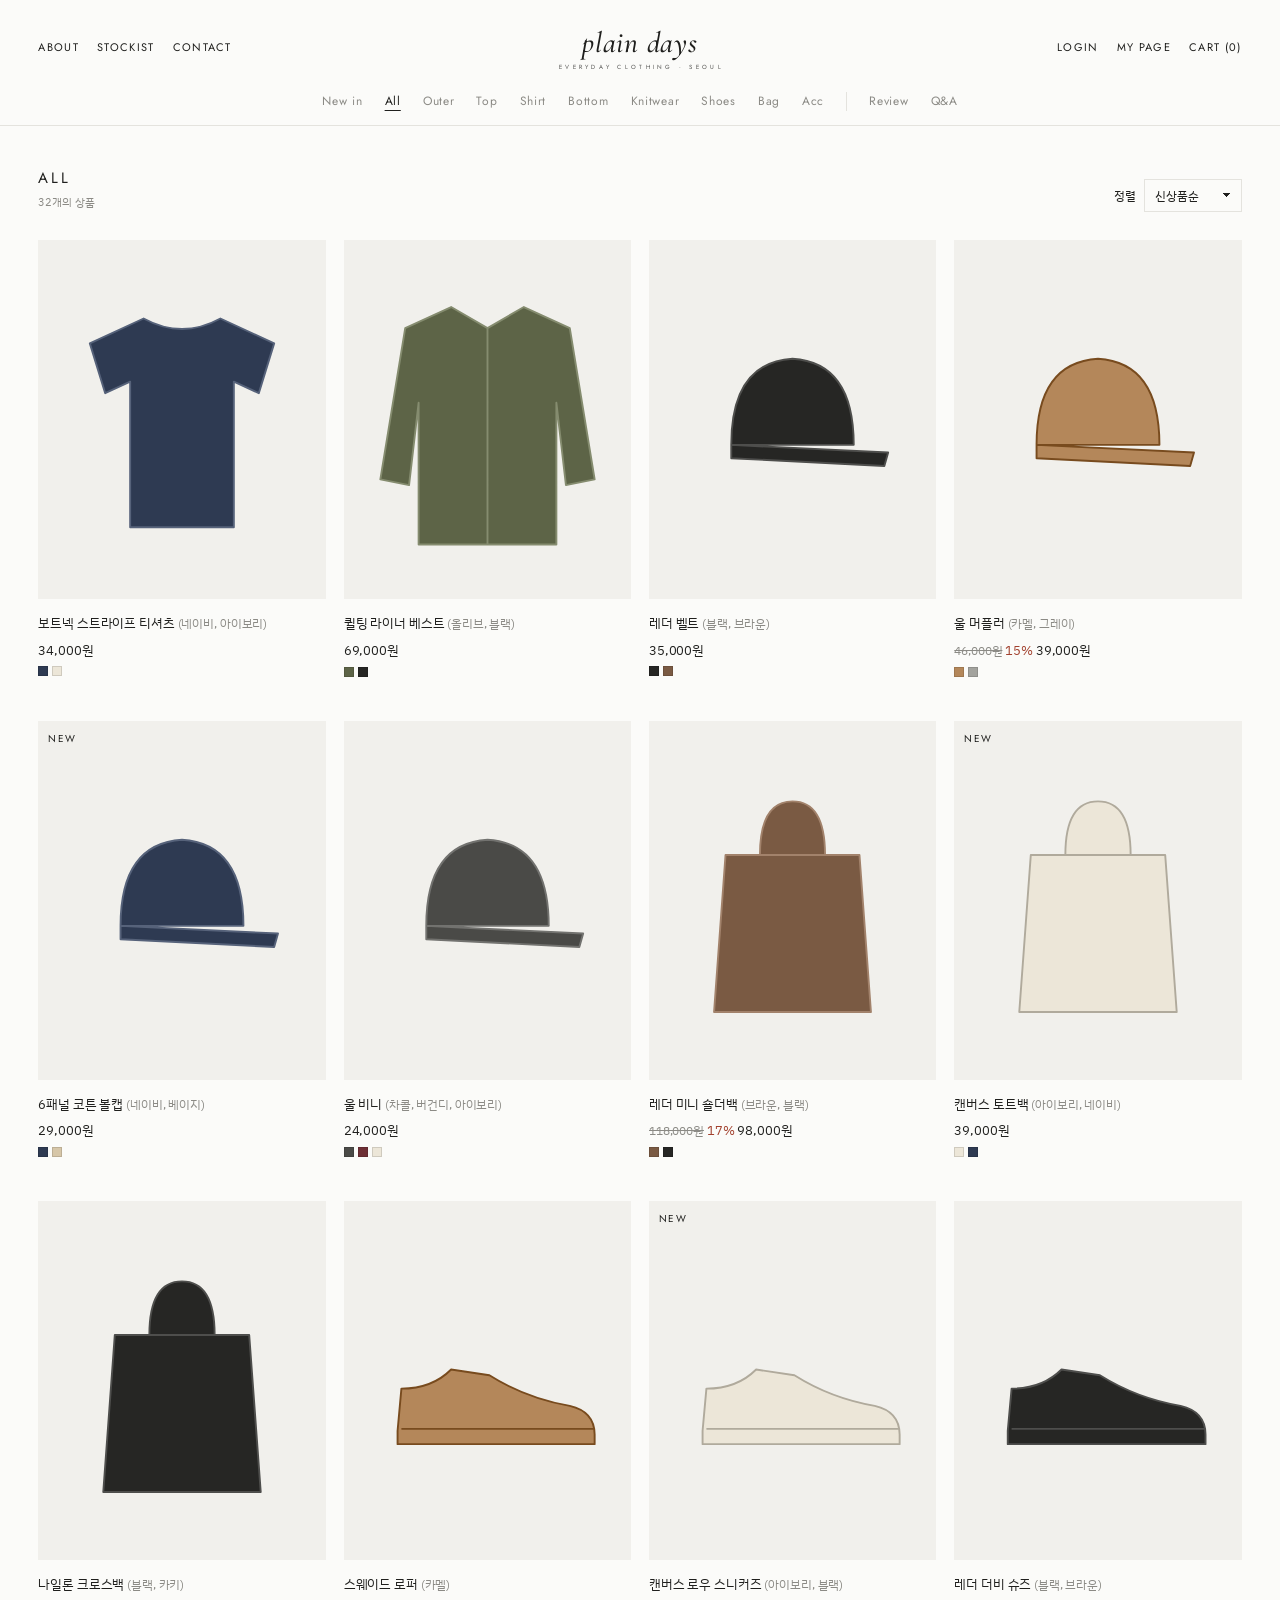
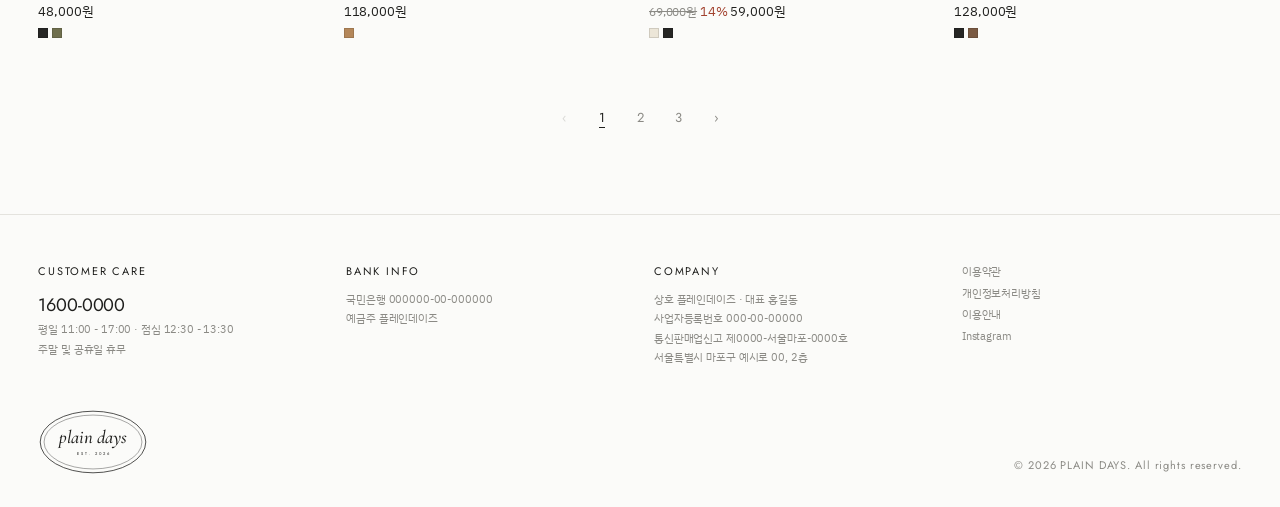
==== index.html @ 63582ce0 "PLAIN DAYS 쇼핑몰 첫 버전 Co-Authored-By: Claude Opus 5.5 (1M context) <noreply@anthropic.com> Claude-Sess" ====
<!doctype html>
<html lang="ko">
<head>
  <meta charset="utf-8">
  <meta name="viewport" content="width=device-width, initial-scale=1, viewport-fit=cover">
  <title>PLAIN DAYS</title>
  <link rel="icon" type="image/svg+xml" href="images/favicon.svg">
  <link rel="preconnect" href="https://fonts.googleapis.com">
  <link rel="preconnect" href="https://fonts.gstatic.com" crossorigin>
  <link rel="stylesheet" href="https://fonts.googleapis.com/css2?family=Cormorant+Garamond:ital,wght@1,500;1,600&family=IBM+Plex+Sans+KR:wght@400;500&family=Jost:wght@400;500&display=swap">
  <link rel="stylesheet" href="css/style.css">
</head>
<body>
  <main>
    <div class="list-head">
      <div>
        <h1 id="list-title">All</h1>
        <p class="muted" id="list-count"></p>
      </div>
      <label class="sort" for="sort">
        정렬
        <select id="sort">
          <option value="new">신상품순</option>
          <option value="low">낮은 가격순</option>
          <option value="high">높은 가격순</option>
          <option value="name">상품명순</option>
        </select>
      </label>
    </div>
    <ul class="grid" id="grid"></ul>
    <nav class="pagination" id="pagination" aria-label="페이지"></nav>
  </main>

  <script src="js/products.js"></script>
  <script src="js/app.js"></script>
  <script>initListPage();</script>
</body>
</html>
---- css/style.css ----
/* 레이아웃: 가운데 로고의 얇은 헤더, 4열 상품 그리드(모바일 2열), 여백 많은 미니멀 쇼핑몰 */
:root {
  --bg: #fbfbf9;
  --ink: #1f1f1d;
  --muted: #8b8a85;
  --line: #e4e3de;
  --panel: #f1f0ec;
  --sale: #a2412e;
  --font-logo: "Cormorant Garamond", Georgia, "Times New Roman", serif;
  --font-display: "Jost", "Helvetica Neue", Arial, sans-serif;
  --font-body: "IBM Plex Sans KR", "Apple SD Gothic Neo", "Malgun Gothic", sans-serif;
  --gutter: clamp(16px, 3vw, 40px);
  color-scheme: light;
}

* { box-sizing: border-box; }
html { -webkit-text-size-adjust: 100%; }
body {
  margin: 0;
  background: var(--bg);
  color: var(--ink);
  font-family: var(--font-body);
  font-size: 13px;
  line-height: 1.6;
  letter-spacing: -0.01em;
}
img { max-width: 100%; display: block; }
a { color: inherit; text-decoration: none; }
a:hover { text-decoration: underline; text-underline-offset: 3px; }
button { font: inherit; color: inherit; background: none; border: 0; cursor: pointer; padding: 0; }
:focus-visible { outline: 1px solid var(--ink); outline-offset: 3px; }
.muted { color: var(--muted); }
.small { font-size: 11px; }
.link-btn { text-decoration: underline; text-underline-offset: 3px; color: var(--muted); }

/* ---------- 헤더 ---------- */
.site-header {
  position: sticky;
  top: env(safe-area-inset-top, 0px);
  z-index: 10;
  background: var(--bg);
  border-bottom: 1px solid var(--line);
}
.util-bar {
  display: grid;
  grid-template-columns: 1fr auto 1fr;
  align-items: center;
  gap: 16px;
  padding: 18px var(--gutter) 10px;
  font-family: var(--font-display);
  font-size: 11px;
  letter-spacing: 0.12em;
}
.util-left, .util-right { display: flex; gap: 18px; flex-wrap: wrap; }
.util-right { justify-content: flex-end; }
.logo { display: block; color: var(--ink); }
.logo svg { display: block; height: 60px; width: auto; max-width: 100%; }
.logo-name { font-family: var(--font-logo); font-style: italic; font-weight: 500; font-size: 54px; fill: currentColor; }
.logo-tag { font-family: var(--font-display); font-size: 11px; letter-spacing: 6px; fill: currentColor; opacity: .75; }
.logo:hover { text-decoration: none; }
.cart-btn { letter-spacing: inherit; }

.cat-nav {
  display: flex;
  justify-content: center;
  gap: 4px 22px;
  flex-wrap: wrap;
  padding: 4px var(--gutter) 14px;
  font-family: var(--font-display);
  font-size: 12px;
  letter-spacing: 0.06em;
}
.cat-nav a { color: var(--muted); }
.cat-nav a[aria-current="page"] { color: var(--ink); text-decoration: underline; text-underline-offset: 5px; }
.cat-sep { width: 1px; background: var(--line); }

/* ---------- 목록 ---------- */
main { padding: 40px var(--gutter) 80px; }
.list-head {
  display: flex;
  justify-content: space-between;
  align-items: end;
  gap: 16px;
  flex-wrap: wrap;
  margin-bottom: 28px;
}
.list-head h1 {
  margin: 0;
  font-family: var(--font-display);
  font-weight: 400;
  font-size: 15px;
  letter-spacing: 0.2em;
  text-transform: uppercase;
}
.list-head .muted { margin: 4px 0 0; font-size: 11px; }
.sort { display: flex; align-items: center; gap: 8px; font-size: 12px; }
.sort select {
  font: inherit;
  color: var(--ink);
  background: var(--bg);
  border: 1px solid var(--line);
  padding: 6px 28px 6px 10px;
  border-radius: 0;
  appearance: none;
  background-image: linear-gradient(45deg, transparent 50%, var(--ink) 50%), linear-gradient(135deg, var(--ink) 50%, transparent 50%);
  background-position: calc(100% - 14px) 50%, calc(100% - 10px) 50%;
  background-size: 4px 4px;
  background-repeat: no-repeat;
}

.grid {
  list-style: none;
  margin: 0;
  padding: 0;
  display: grid;
  grid-template-columns: repeat(4, minmax(0, 1fr));
  gap: 44px 18px;
}
.card-link { display: grid; gap: 6px; }
.card-link:hover { text-decoration: none; }
.card-img { position: relative; aspect-ratio: 4 / 5; background: var(--panel); overflow: hidden; max-width: 100%; }
.card-img img { width: 100%; height: 100%; object-fit: cover; }
.card-img .hover-img { position: absolute; inset: 0; opacity: 0; transition: opacity .35s ease; }
.card-link:hover .hover-img { opacity: 1; }
.badge {
  position: absolute;
  top: 10px;
  left: 10px;
  font-family: var(--font-display);
  font-size: 10px;
  letter-spacing: 0.14em;
}
.badge.static { position: static; display: inline-block; margin-bottom: 8px; }
.card-name { margin: 8px 0 0; }
.card-name .muted { font-size: 12px; }
.card-link:hover .card-name { text-decoration: underline; text-underline-offset: 3px; }
.card-price { margin: 0; font-variant-numeric: tabular-nums; }
.card-price s { font-size: 12px; }
.off { color: var(--sale); }
.chips { display: flex; gap: 4px; }
.chips i, .swatches i {
  display: block;
  width: 10px;
  height: 10px;
  border: 1px solid rgba(0, 0, 0, .12);
}

.pagination {
  display: flex;
  justify-content: center;
  gap: 6px;
  margin-top: 64px;
  font-family: var(--font-display);
}
.pagination button { min-width: 32px; height: 32px; color: var(--muted); }
.pagination button[aria-current="page"] { color: var(--ink); text-decoration: underline; text-underline-offset: 5px; }
.pagination button:disabled { opacity: .3; cursor: default; }

/* ---------- 상세 ---------- */
.crumbs { font-family: var(--font-display); font-size: 11px; letter-spacing: 0.08em; color: var(--muted); margin-bottom: 20px; }
.detail-grid {
  display: grid;
  grid-template-columns: minmax(0, 1.3fr) minmax(0, 1fr);
  gap: clamp(24px, 5vw, 80px);
  align-items: start;
}
.gallery { display: grid; gap: 10px; }
.gallery-main { aspect-ratio: 4 / 5; background: var(--panel); max-width: 100%; }
.gallery-main img { width: 100%; height: 100%; object-fit: cover; }
.thumbs { display: flex; gap: 8px; }
.thumbs button { width: 72px; aspect-ratio: 4 / 5; opacity: .5; }
.thumbs button[aria-current="true"] { opacity: 1; outline: 1px solid var(--ink); }
.thumbs img { width: 100%; height: 100%; object-fit: cover; }

.info { position: sticky; top: 140px; min-width: 0; }
.info h1 { margin: 0; font-size: 18px; font-weight: 500; text-wrap: balance; }
.detail-price { margin: 8px 0 20px; font-size: 15px; font-variant-numeric: tabular-nums; }
.detail-price s { font-size: 13px; }
.meta { margin: 0 0 24px; padding: 14px 0; border-block: 1px solid var(--line); display: grid; gap: 4px; font-size: 12px; }
.meta div { display: grid; grid-template-columns: 72px 1fr; }
.meta dt { color: var(--muted); }
.meta dd { margin: 0; }

.opt { border: 0; margin: 0 0 20px; padding: 0; }
.opt legend { padding: 0; margin-bottom: 8px; font-family: var(--font-display); font-size: 11px; letter-spacing: 0.14em; }
.opt legend .muted { font-family: var(--font-body); letter-spacing: 0; margin-left: 6px; }
.swatches, .sizes { display: flex; gap: 8px; flex-wrap: wrap; }
.swatches button { padding: 3px; border: 1px solid transparent; }
.swatches button[aria-pressed="true"] { border-color: var(--ink); }
.swatches i { width: 22px; height: 22px; }
.sizes button {
  min-width: 52px;
  height: 36px;
  padding: 0 10px;
  border: 1px solid var(--line);
  font-family: var(--font-display);
  font-size: 12px;
}
.sizes button:hover { border-color: var(--muted); }
.sizes button[aria-pressed="true"] { border-color: var(--ink); background: var(--ink); color: var(--bg); }

.qty-row { display: flex; justify-content: space-between; align-items: center; gap: 12px; padding: 16px 0; border-top: 1px solid var(--line); }
.qty { display: flex; border: 1px solid var(--line); }
.qty button { width: 34px; height: 34px; }
.qty input {
  width: 44px;
  border: 0;
  text-align: center;
  font: inherit;
  color: var(--ink);
  background: transparent;
  -moz-appearance: textfield;
}
.qty input::-webkit-inner-spin-button { -webkit-appearance: none; }
.total { margin: 0; font-variant-numeric: tabular-nums; }
.total strong { font-size: 16px; font-weight: 500; margin-left: 6px; }

.buy-row { display: grid; grid-template-columns: 1fr 1fr; gap: 8px; margin-bottom: 28px; }
.btn {
  height: 48px;
  border: 1px solid var(--ink);
  font-family: var(--font-display);
  font-size: 12px;
  letter-spacing: 0.16em;
  transition: background .2s, color .2s;
}
.btn:hover { background: var(--ink); color: var(--bg); }
.btn-dark { background: var(--ink); color: var(--bg); }
.btn-dark:hover { background: transparent; color: var(--ink); }

.acc details { border-top: 1px solid var(--line); }
.acc details:last-child { border-bottom: 1px solid var(--line); }
.acc summary {
  list-style: none;
  cursor: pointer;
  padding: 14px 0;
  display: flex;
  justify-content: space-between;
  font-size: 13px;
}
.acc summary::-webkit-details-marker { display: none; }
.acc summary::after { content: "+"; font-family: var(--font-display); }
.acc details[open] summary::after { content: "−"; }
.acc details p { margin: 0 0 10px; color: #4a4a46; max-width: 60ch; }
.acc details > :last-child { margin-bottom: 16px; }

.table-wrap { overflow-x: auto; margin-bottom: 8px; }
table { border-collapse: collapse; width: 100%; font-size: 12px; font-variant-numeric: tabular-nums; }
th, td { border-bottom: 1px solid var(--line); padding: 8px 6px; text-align: center; font-weight: 400; white-space: nowrap; }
thead th { color: var(--muted); }

.related { margin-top: 100px; }
.related h2 { font-family: var(--font-display); font-weight: 400; font-size: 13px; letter-spacing: 0.2em; margin: 0 0 24px; }

/* ---------- 장바구니 서랍 ---------- */
.cart-drawer { position: fixed; inset: 0; z-index: 30; background: rgba(20, 20, 18, .28); }
.drawer-panel {
  position: absolute;
  top: 0;
  right: 0;
  bottom: 0;
  width: min(400px, 100%);
  background: var(--bg);
  padding: calc(24px + env(safe-area-inset-top, 0px)) 24px calc(24px + env(safe-area-inset-bottom, 0px));
  display: flex;
  flex-direction: column;
  gap: 16px;
  overflow-y: auto;
}
.drawer-head { display: flex; justify-content: space-between; font-family: var(--font-display); letter-spacing: 0.14em; }
.drawer-head p { margin: 0; }
.drawer-empty { color: var(--muted); margin: 40px 0; text-align: center; }
.drawer-list { list-style: none; margin: 0; padding: 0; display: grid; gap: 16px; }
.drawer-list li { display: grid; grid-template-columns: 64px minmax(0, 1fr) auto; gap: 12px; align-items: start; }
.drawer-list p { margin: 2px 0 0; font-size: 12px; }
.drawer-sum { margin: 8px 0 0; padding-top: 16px; border-top: 1px solid var(--line); display: grid; gap: 6px; }
.drawer-sum div { display: flex; justify-content: space-between; }
.drawer-sum dd { margin: 0; font-variant-numeric: tabular-nums; }
.sum-total { font-weight: 500; font-size: 14px; }
body.drawer-open { overflow: hidden; }

.toast {
  position: fixed;
  left: 50%;
  bottom: calc(28px + env(safe-area-inset-bottom, 0px));
  transform: translate(-50%, 12px);
  background: var(--ink);
  color: var(--bg);
  padding: 10px 18px;
  font-size: 12px;
  opacity: 0;
  pointer-events: none;
  transition: opacity .2s, transform .2s;
  z-index: 40;
}
.toast.show { opacity: 1; transform: translate(-50%, 0); }

/* ---------- 푸터 ---------- */
.site-footer { border-top: 1px solid var(--line); padding: 48px var(--gutter) 32px; font-size: 11px; color: var(--muted); }
.footer-grid { display: grid; grid-template-columns: repeat(4, minmax(0, 1fr)); gap: 28px; }
.footer-grid p { margin: 0 0 2px; }
.f-title { font-family: var(--font-display); letter-spacing: 0.16em; color: var(--ink); margin-bottom: 10px !important; }
.f-big { font-family: var(--font-display); font-size: 18px; color: var(--ink); }
.f-links { display: flex; flex-direction: column; gap: 4px; }
.footer-bottom { display: flex; align-items: end; justify-content: space-between; gap: 16px; flex-wrap: wrap; margin-top: 40px; }
.stamp { width: 110px; height: auto; color: var(--ink); }
.copy { margin: 0; font-family: var(--font-display); letter-spacing: 0.08em; }

/* ---------- 반응형 ---------- */
@media (max-width: 960px) {
  .grid { grid-template-columns: repeat(3, minmax(0, 1fr)); }
  .footer-grid { grid-template-columns: repeat(2, minmax(0, 1fr)); }
}
@media (max-width: 720px) {
  .util-bar { grid-template-columns: 1fr auto; padding-top: 14px; }
  .util-left { display: none; }
  .logo svg { height: 40px; }
  .util-right { gap: 12px; }
  .util-right a { display: none; }
  .cat-nav { justify-content: flex-start; flex-wrap: nowrap; overflow-x: auto; gap: 18px; scrollbar-width: none; }
  .cat-nav a { white-space: nowrap; }
  .grid { grid-template-columns: repeat(2, minmax(0, 1fr)); gap: 32px 10px; }
  .detail-grid { grid-template-columns: minmax(0, 1fr); }
  .info { position: static; }
  main { padding-top: 24px; }
}
@media (prefers-reduced-motion: reduce) {
  * { transition: none !important; scroll-behavior: auto !important; }
}
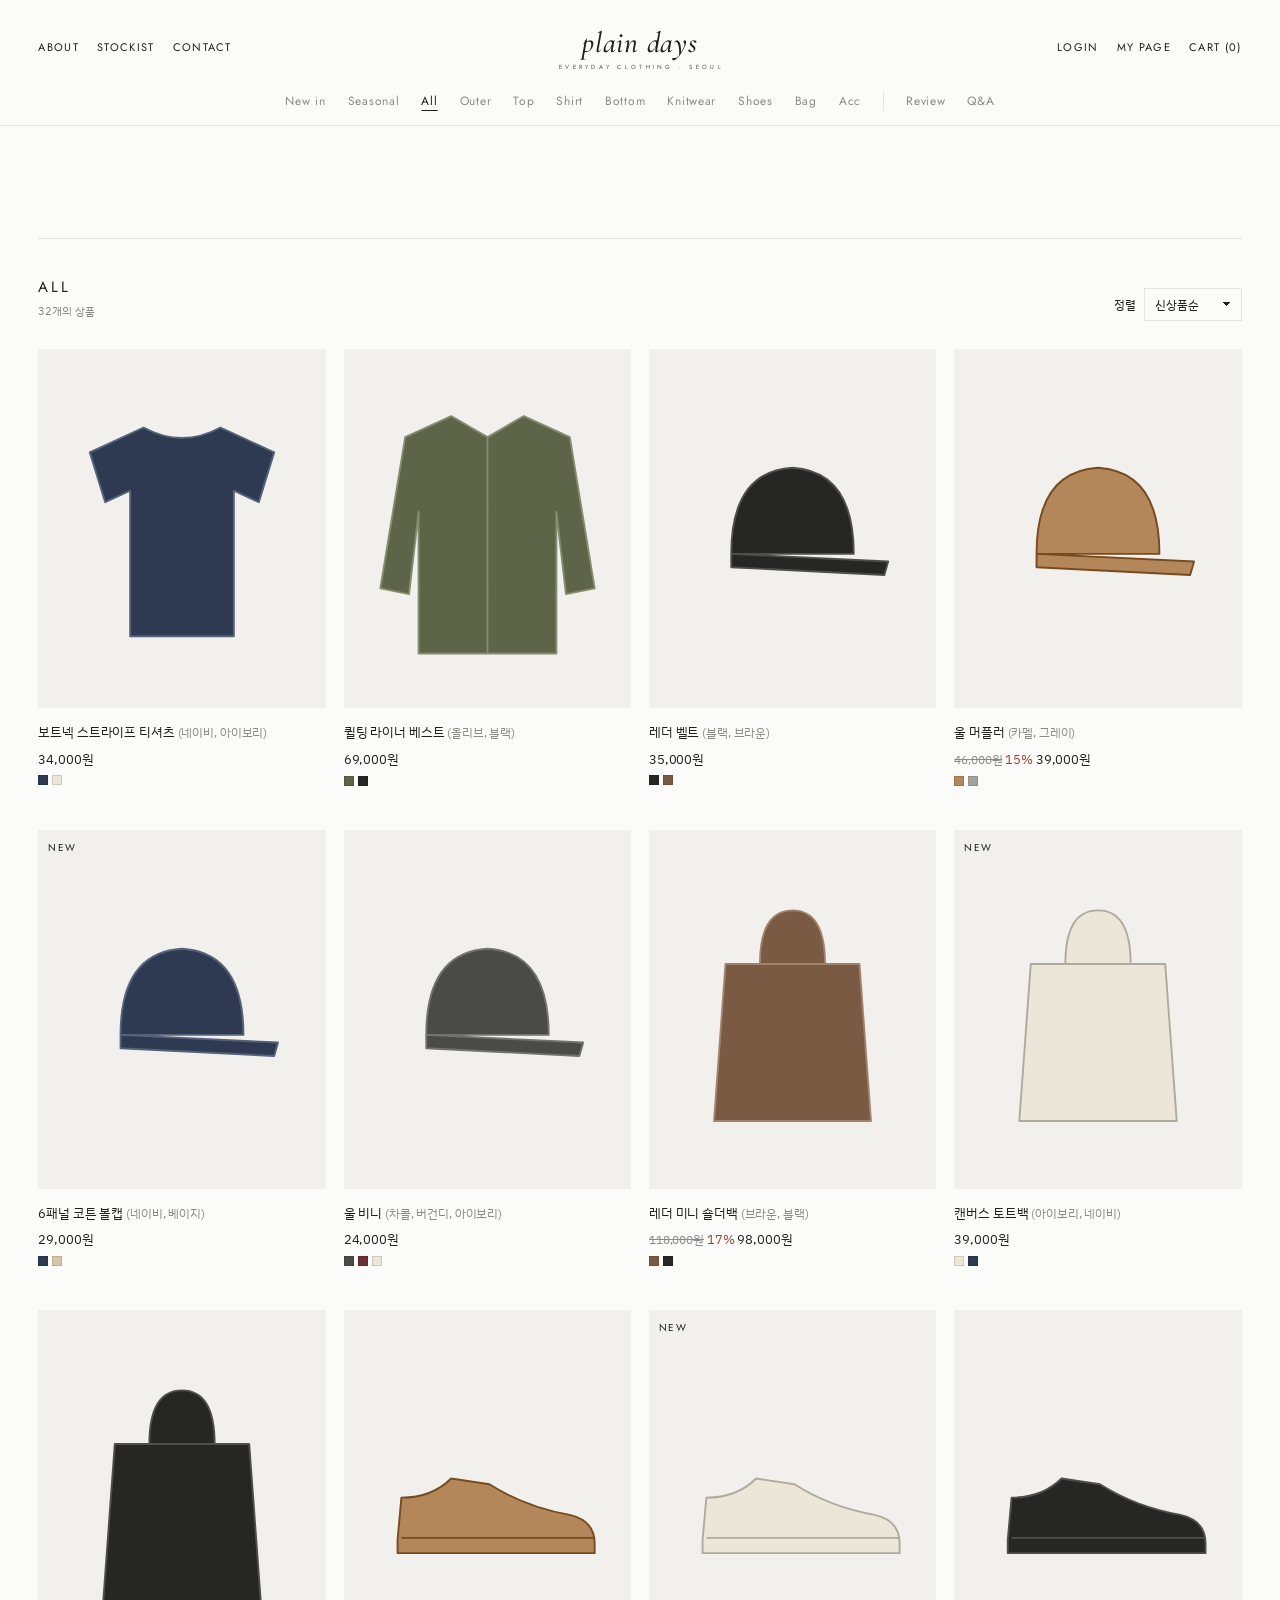
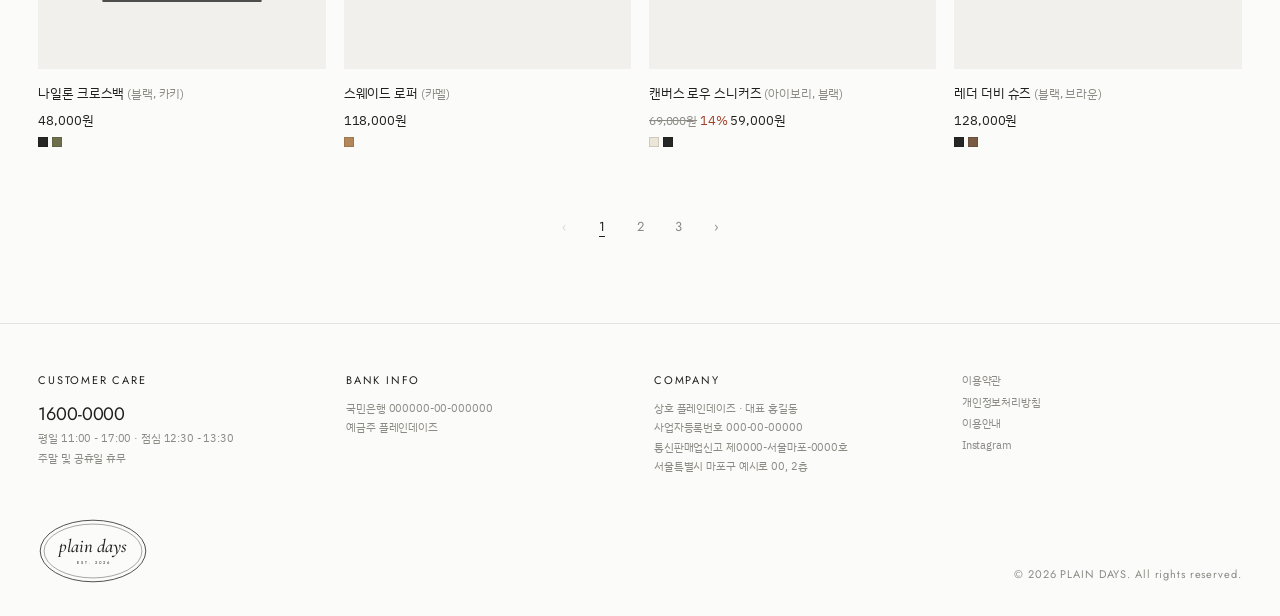
==== commit 899ad0c1: "Seasonal 섹션 추가 (26 FW / 26 SS) 상품마다 시즌을 지정하고, Seasonal 메뉴에서 시즌별 상품을 모아 볼 수 있게 했습니다.  Co-Authored-By:" ====
--- a/index.html
+++ b/index.html
@@ -12,6 +12,7 @@
 </head>
 <body>
   <main>
+    <section class="season-intro" id="season-intro" hidden></section>
     <div class="list-head">
       <div>
         <h1 id="list-title">All</h1>
--- a/css/style.css
+++ b/css/style.css
@@ -156,6 +156,38 @@
 .pagination button[aria-current="page"] { color: var(--ink); text-decoration: underline; text-underline-offset: 5px; }
 .pagination button:disabled { opacity: .3; cursor: default; }
 
+/* ---------- 시즌 ---------- */
+.season-intro {
+  display: grid;
+  justify-items: center;
+  text-align: center;
+  gap: 10px;
+  padding-block: 28px 44px;
+  margin-bottom: 36px;
+  border-bottom: 1px solid var(--line);
+}
+.season-eyebrow { margin: 0; font-family: var(--font-display); font-size: 11px; letter-spacing: 0.24em; color: var(--muted); }
+.season-title { margin: 0; font-family: var(--font-logo); font-style: italic; font-weight: 500; font-size: clamp(34px, 6vw, 60px); line-height: 1.1; text-wrap: balance; }
+.season-desc { margin: 0; max-width: 46ch; color: #4a4a46; }
+.season-desc span { color: var(--ink); margin-right: 6px; }
+.season-tabs { display: flex; gap: 8px; flex-wrap: wrap; justify-content: center; margin-top: 14px; }
+.season-tabs a {
+  border: 1px solid var(--line);
+  padding: 8px 16px;
+  font-family: var(--font-display);
+  font-size: 12px;
+  letter-spacing: 0.1em;
+}
+.season-tabs a span { font-family: var(--font-body); letter-spacing: 0; color: var(--muted); margin-left: 4px; }
+.season-tabs a:hover { text-decoration: none; border-color: var(--muted); }
+.season-tabs a[aria-current="page"] { background: var(--ink); color: var(--bg); border-color: var(--ink); }
+.season-tabs a[aria-current="page"] span { color: var(--bg); opacity: .7; }
+
+.tags { display: flex; gap: 8px; align-items: center; margin-bottom: 8px; }
+.tags .badge.static { margin-bottom: 0; }
+.season-tag { border: 1px solid var(--line); padding: 1px 7px; }
+.season-tag:hover { text-decoration: none; border-color: var(--ink); }
+
 /* ---------- 상세 ---------- */
 .crumbs { font-family: var(--font-display); font-size: 11px; letter-spacing: 0.08em; color: var(--muted); margin-bottom: 20px; }
 .detail-grid {
